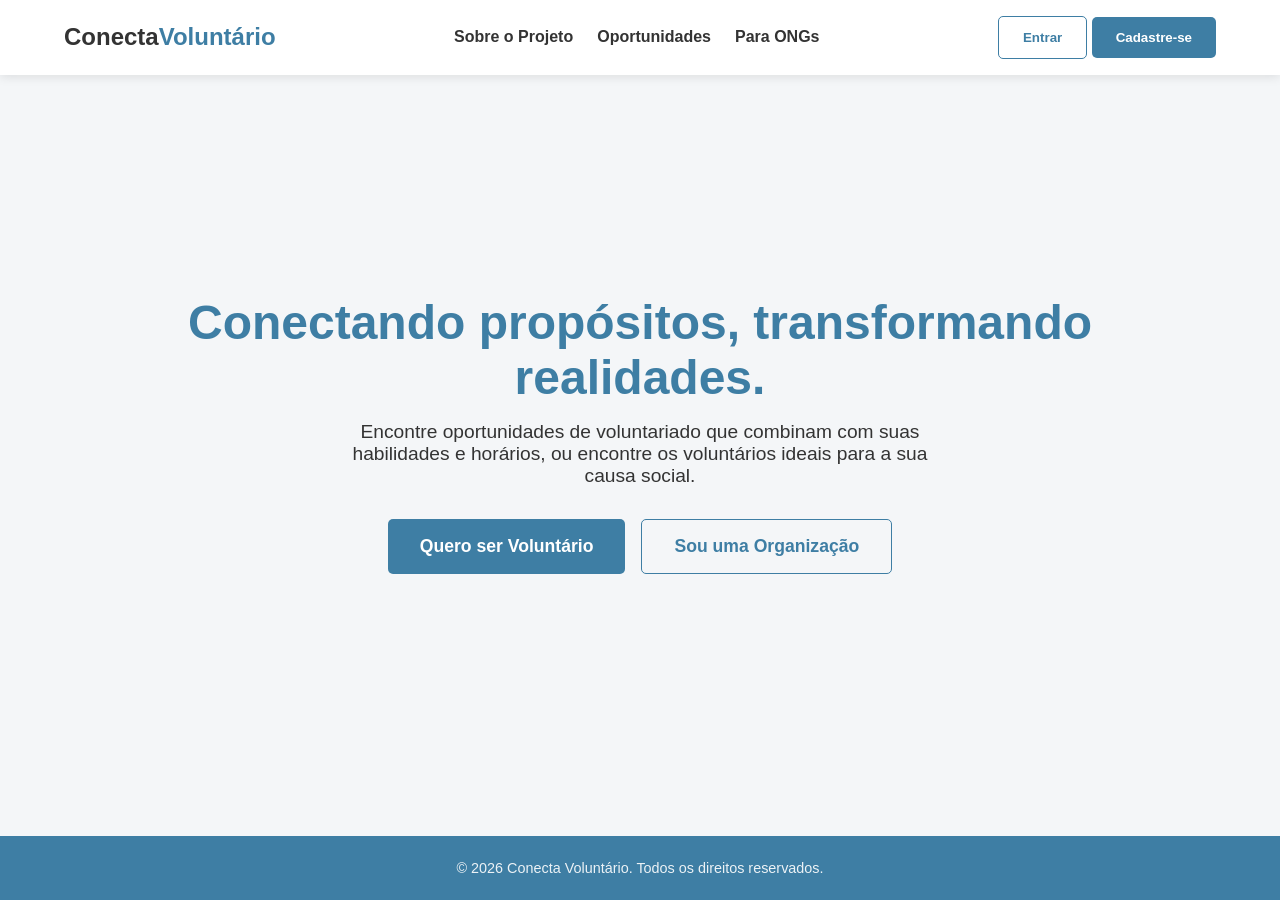
==== Index.html @ 64b3a7a9 "Commit inicial: Estrutura base do Front-end (HTML, CSS, JS)" ====
<!DOCTYPE html>
<html lang="pt-BR">
<head>
    <meta charset="UTF-8">
    <meta name="viewport" content="width=device-width, initial-scale=1.0">
    <title>Conecta Voluntário | Transforme sua Comunidade</title>
    <link rel="stylesheet" href="/style/style.css">
</head>
<body>
    
    <header class="navbar">
        <div class="logo">
            <h1>Conecta<span>Voluntário</span></h1>
        </div>
        <nav>
            <ul class="nav-links">
                <li><a href="#sobre">Sobre o Projeto</a></li>
                <li><a href="oportunidades.html">Oportunidades</a></li>
                <li><a href="#ong">Para ONGs</a></li>
            </ul>
        </nav>
        <div>
            <button class="btn-login" onclick="window.location='cadastro.html?tela=login';">Entrar</button>
            <button class="btn-cadastro" onclick="window.location='cadastro.html?tela=cadastro';">Cadastre-se</button>
        </div>
    </header>

    <main>
        <section class="hero" id="home">
            <div class="hero-content">
                <h2>Conectando propósitos, transformando realidades.</h2>
                <p>Encontre oportunidades de voluntariado que combinam com suas habilidades e horários, ou encontre os voluntários ideais para a sua causa social.</p>
                <div class="hero-actions">
                    <button class="btn-primary">Quero ser Voluntário</button>
                    <button class="btn-secondary">Sou uma Organização</button>
                </div>
            </div>
        </section>
        
    </main>

    <footer>
        <p>&copy; 2026 Conecta Voluntário. Todos os direitos reservados.</p>
    </footer>

</body>
</html>
---- style/style.css ----
/* 1. Variáveis Gerais e Reset */
:root {
    --primary-color: #3e7ea4;
    --secondary-color: #F9A825;
    --text-dark: #333333;
    --text-light: #FFFFFF;
    --bg-color: #F4F6F8;
    --font-main: 'Inter', sans-serif; 
}

* {
    margin: 0;
    padding: 0;
    box-sizing: border-box;
    font-family: var(--font-main);
}

body {
    background-color: var(--bg-color);
    color: var(--text-dark);
    min-height: 100vh;
    display: flex;
    flex-direction: column;
}

main {
    flex-grow: 1; 
}

/* 2. Navbar */
.navbar {
    display: flex;
    justify-content: space-between;
    align-items: center;
    padding: 1rem 5%;
    background-color: var(--text-light);
    box-shadow: 0 2px 10px rgba(0,0,0,0.1);
}

.logo h1 {
    font-size: 1.5rem;
    color: var(--text-dark);
}

.logo span {
    color: var(--primary-color);
}

.nav-links {
    list-style: none;
    display: flex;
    gap: 1.5rem;
}

.nav-links a {
    text-decoration: none;
    color: var(--text-dark);
    font-weight: 600;
    transition: color 0.3s;
}

.nav-links a:hover {
    color: var(--primary-color);
}

/* 3. Rodapé */
footer {
    background-color: var(--primary-color); 
    color: var(--text-light); 
    text-align: center;
    padding: 1.5rem 1rem;
    margin-top: auto; 
}

footer p {
    font-size: 0.9rem;
    opacity: 0.9; 
}

/* 4. Botões Globais */
button {
    cursor: pointer;
    border: none;
    border-radius: 5px;
    font-weight: bold;
    transition: background-color 0.3s, transform 0.1s;
}

button:active {
    transform: scale(0.98);
}

.btn-primary, .btn-cadastro {
    background-color: var(--primary-color);
    color: var(--text-light);
    padding: 0.8rem 1.5rem;
}

.btn-secondary, .btn-login {
    background-color: transparent;
    color: var(--primary-color);
    border: 1px solid var(--primary-color);
    padding: 0.8rem 1.5rem;
}

.btn-primary:hover, .btn-cadastro:hover {
    background-color: #2b5c7a; 
}

.btn-secondary:hover, .btn-login:hover {
    background-color: #eaf3f8; 
}

.btn-block {
    width: 100%;
    padding: 1rem;
    font-size: 1.05rem;
    border-radius: 8px;
    margin-top: 1rem;
}

/* Página Inicial */
.hero {
    height: 80vh;
    display: flex;
    align-items: center;
    justify-content: center;
    text-align: center;
    padding: 0 5%;
}

.hero-content h2 {
    font-size: 3rem;
    margin-bottom: 1rem;
    color: var(--primary-color);
}

.hero-content p {
    font-size: 1.2rem;
    margin-bottom: 2rem;
    max-width: 600px;
    margin-left: auto;
    margin-right: auto;
}

.hero-actions {
    display: flex;
    gap: 1rem;
    justify-content: center;
}

.hero-actions button {
    padding: 1rem 2rem;
    font-size: 1.1rem;
}

/* 6. Login / Cadastro */
.auth-page {
    flex-grow: 1;
    display: flex;
    justify-content: center;
    align-items: center;
    padding: 3rem 20px;
}

.auth-card {
    display: flex;
    width: 100%;
    max-width: 950px;
    background-color: #ffffff;
    border-radius: 16px;
    box-shadow: 0 15px 35px rgba(0,0,0,0.1);
    overflow: hidden;
    min-height: 550px;
}

.auth-banner {
    flex: 1;
    background-image: url('https://images.unsplash.com/photo-1488521787991-ed7bbaae773c?ixlib=rb-4.0.3&auto=format&fit=crop&w=800&q=80');
    background-size: cover;
    background-position: center;
    position: relative;
    display: flex;
    flex-direction: column;
    justify-content: flex-end;
    padding: 3rem;
    color: var(--text-light);
}

.banner-overlay {
    position: absolute;
    top: 0; left: 0; right: 0; bottom: 0;
    background: linear-gradient(to top, rgba(0,0,0,0.8) 0%, rgba(0,0,0,0.2) 100%);
}

.banner-content {
    position: relative;
    z-index: 1;
}

.banner-content h2 { font-size: 2.2rem; margin-bottom: 0.5rem; }
.banner-content p { font-size: 1.1rem; opacity: 0.9; }

.auth-form-area {
    flex: 1;
    padding: 3rem 3.5rem;
    display: flex;
    flex-direction: column;
    justify-content: center;
}

.form-box h2 { font-size: 1.8rem; margin-bottom: 0.2rem; }
.form-box .subtitle { color: #666; margin-bottom: 2rem; font-size: 0.95rem; }

.input-group {
    margin-bottom: 1.2rem;
    display: flex;
    flex-direction: column;
    text-align: left;
}

.input-group label {
    font-weight: 600;
    margin-bottom: 0.4rem;
    color: var(--text-dark);
    font-size: 0.95rem;
}

.input-group input, 
.input-group select {
    width: 100%;
    padding: 0.8rem 1rem;
    border: 1px solid #d1d5db;
    border-radius: 8px;
    font-size: 1rem;
    font-family: var(--font-main);
    outline: none;
    background-color: #fafafa;
    transition: all 0.3s ease;
}

.input-group input:focus, 
.input-group select:focus {
    border-color: var(--primary-color);
    background-color: #ffffff;
    box-shadow: 0 0 0 4px rgba(62, 126, 164, 0.15); 
}

.oculto { display: none !important; }
.form-box { animation: fadeIn 0.4s ease-in-out; }

@keyframes fadeIn {
    from { opacity: 0; transform: translateX(10px); }
    to { opacity: 1; transform: translateX(0); }
}

.auth-link { text-align: center; margin-top: 1.5rem; font-size: 0.9rem; color: #666; }
.auth-link a { color: var(--primary-color); font-weight: bold; text-decoration: none; }
.auth-link a:hover { text-decoration: underline; }

/* 7. Responsividade */
@media (max-width: 768px) {
    .auth-banner { display: none; }
    .auth-form-area { padding: 2.5rem 1.5rem; }
    .hero-content h2 { font-size: 2.2rem; }
}
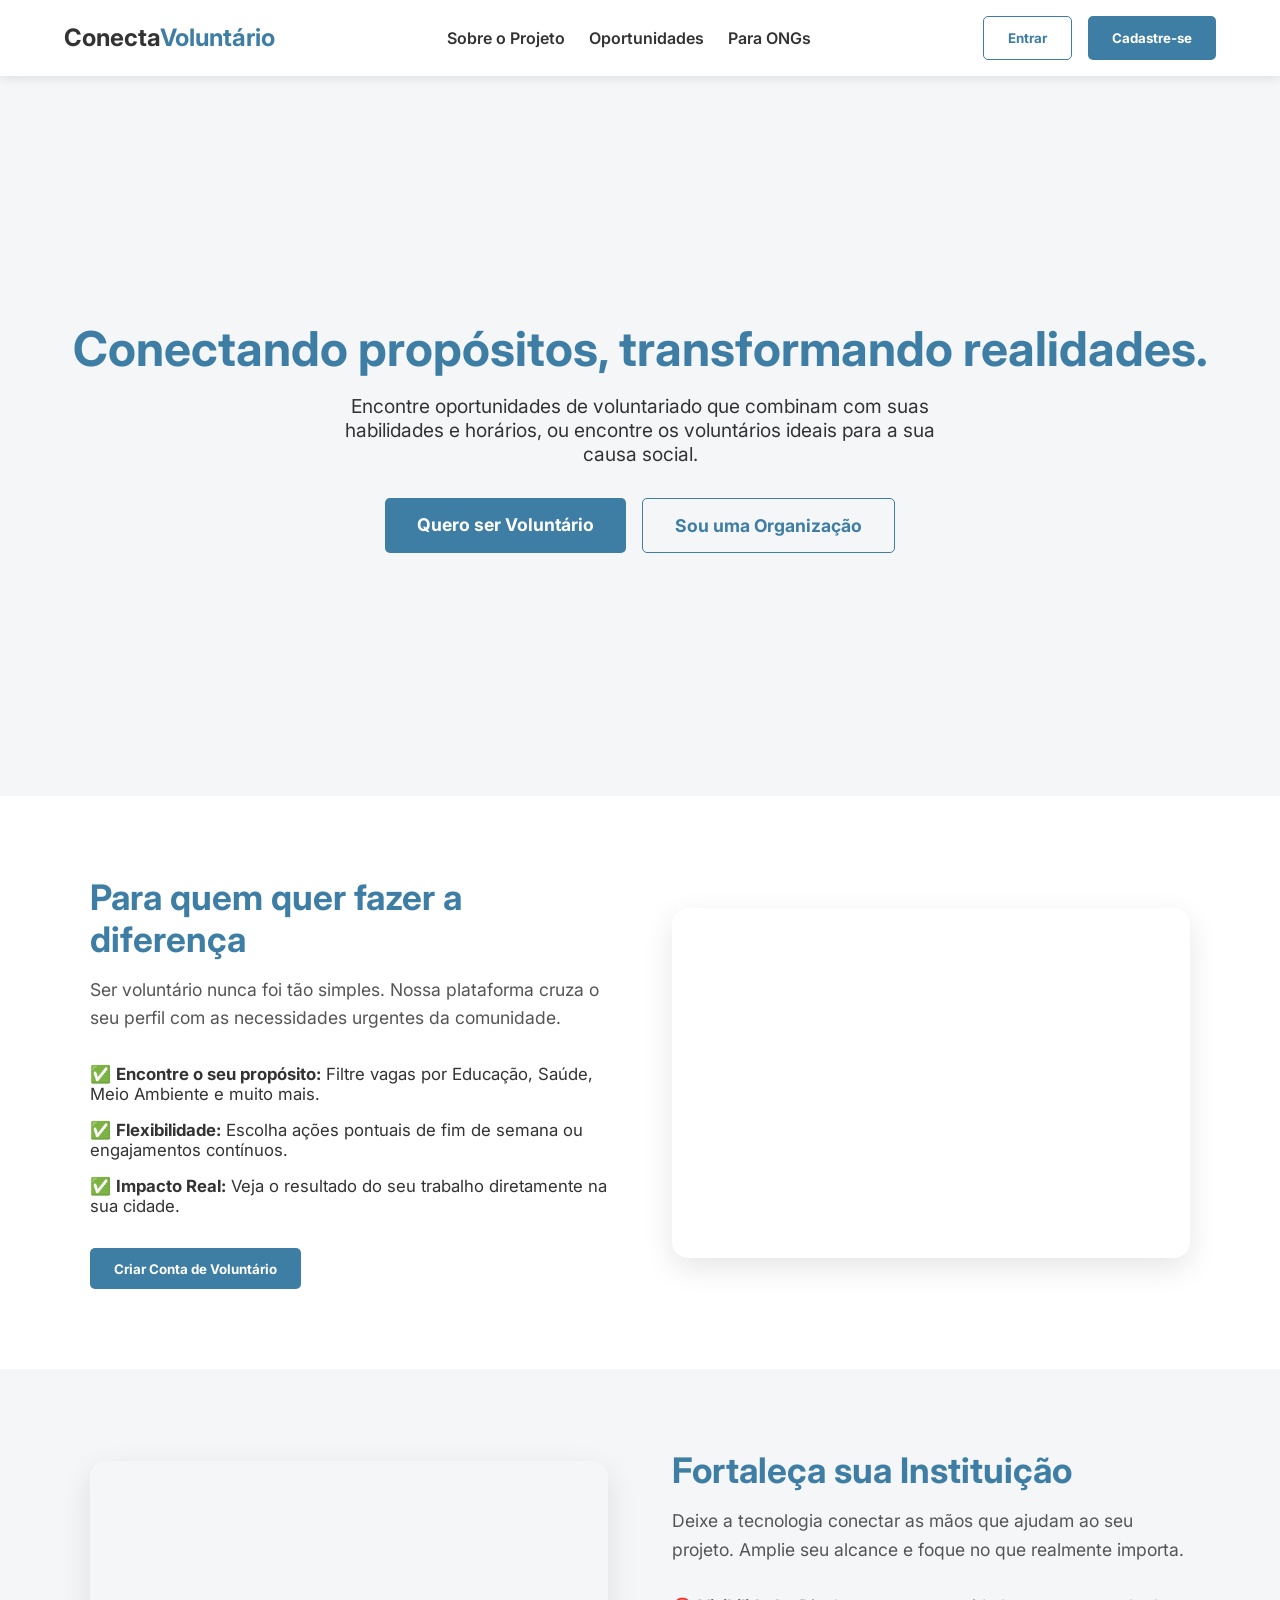
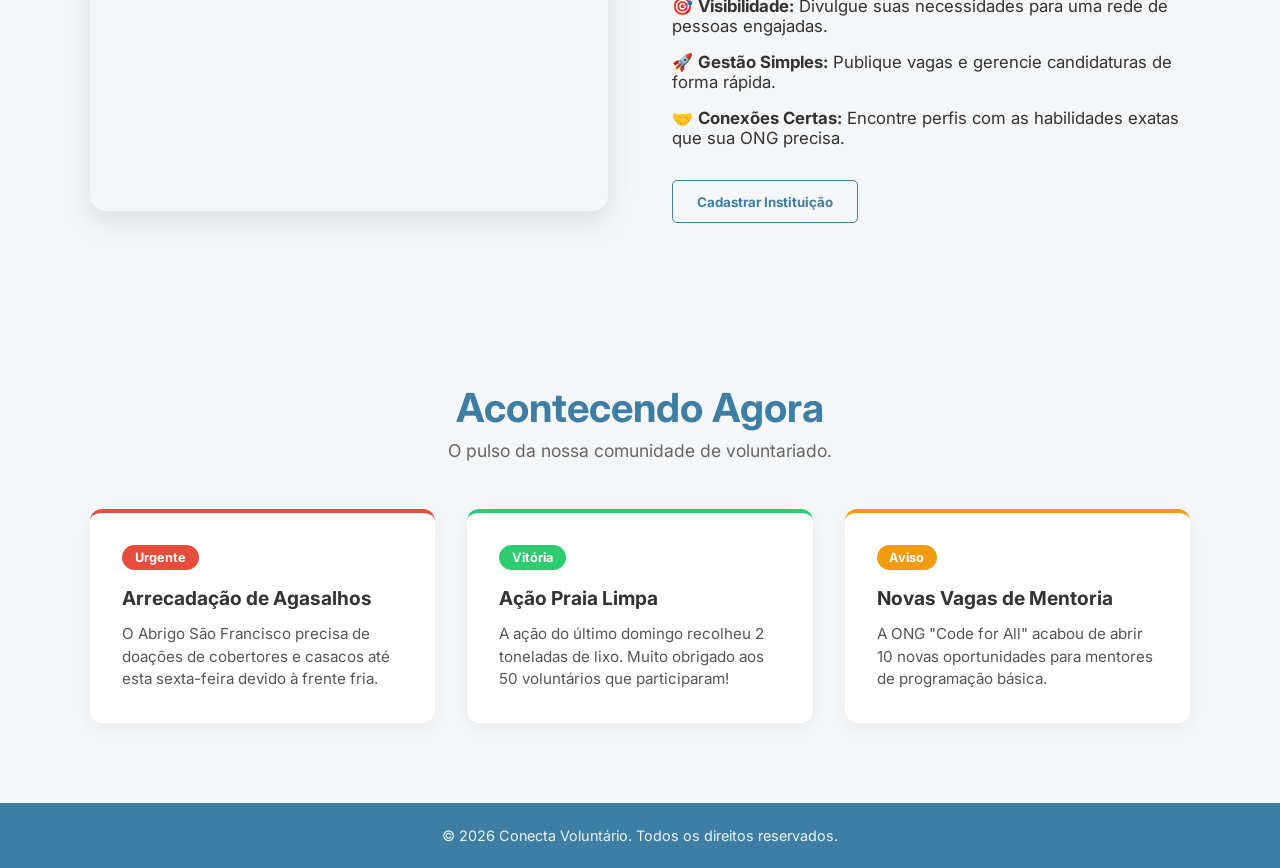
==== commit 55803e7e: "feat: garante o envio da nova estrutura do index.html" ====
--- a/Index.html
+++ b/Index.html
@@ -3,40 +3,98 @@
 <head>
     <meta charset="UTF-8">
     <meta name="viewport" content="width=device-width, initial-scale=1.0">
-    <title>Conecta Voluntário | Transforme sua Comunidade</title>
-    <link rel="stylesheet" href="/style/style.css">
+    <title>Conecta Voluntário | Início</title>
+    
+    <link href="https://fonts.googleapis.com/css2?family=Inter:wght@400;600;700&display=swap" rel="stylesheet">
+    <link rel="stylesheet" href="style/style.css">
 </head>
 <body>
-    
+
     <header class="navbar">
         <div class="logo">
             <h1>Conecta<span>Voluntário</span></h1>
         </div>
         <nav>
             <ul class="nav-links">
-                <li><a href="#sobre">Sobre o Projeto</a></li>
+                <li><a href="#como-funciona">Sobre o Projeto</a></li>
                 <li><a href="oportunidades.html">Oportunidades</a></li>
-                <li><a href="#ong">Para ONGs</a></li>
+                <li><a href="#para-ongs">Para ONGs</a></li>
             </ul>
         </nav>
-        <div>
-            <button class="btn-login" onclick="window.location='cadastro.html?tela=login';">Entrar</button>
-            <button class="btn-cadastro" onclick="window.location='cadastro.html?tela=cadastro';">Cadastre-se</button>
+        <div class="nav-actions">
+            <button class="btn-secondary" onclick="window.location.href='cadastro.html?tela=login';">Entrar</button>
+            <button class="btn-primary" onclick="window.location.href='cadastro.html?tela=cadastro';">Cadastre-se</button>
         </div>
     </header>
 
     <main>
-        <section class="hero" id="home">
+        <section class="hero">
             <div class="hero-content">
                 <h2>Conectando propósitos, transformando realidades.</h2>
                 <p>Encontre oportunidades de voluntariado que combinam com suas habilidades e horários, ou encontre os voluntários ideais para a sua causa social.</p>
                 <div class="hero-actions">
-                    <button class="btn-primary">Quero ser Voluntário</button>
-                    <button class="btn-secondary">Sou uma Organização</button>
+                    <a href="#como-funciona" class="btn-primary" style="text-decoration: none; display: inline-block;">Quero ser Voluntário</a>
+                    <a href="#para-ongs" class="btn-secondary" style="text-decoration: none; display: inline-block;">Sou uma Organização</a>
                 </div>
             </div>
         </section>
-        
+
+        <section id="como-funciona" class="info-section bg-light">
+            <div class="info-container">
+                <div class="info-text">
+                    <h3>Para quem quer fazer a diferença</h3>
+                    <p>Ser voluntário nunca foi tão simples. Nossa plataforma cruza o seu perfil com as necessidades urgentes da comunidade.</p>
+                    <ul class="info-list">
+                        <li>✅ <strong>Encontre o seu propósito:</strong> Filtre vagas por Educação, Saúde, Meio Ambiente e muito mais.</li>
+                        <li>✅ <strong>Flexibilidade:</strong> Escolha ações pontuais de fim de semana ou engajamentos contínuos.</li>
+                        <li>✅ <strong>Impacto Real:</strong> Veja o resultado do seu trabalho diretamente na sua cidade.</li>
+                    </ul>
+                    <button class="btn-primary" onclick="window.location.href='cadastro.html?tela=cadastro';">Criar Conta de Voluntário</button>
+                </div>
+                <div class="info-image placeholder-voluntario"></div>
+            </div>
+        </section>
+
+        <section id="para-ongs" class="info-section">
+            <div class="info-container row-reverse">
+                <div class="info-text">
+                    <h3>Fortaleça sua Instituição</h3>
+                    <p>Deixe a tecnologia conectar as mãos que ajudam ao seu projeto. Amplie seu alcance e foque no que realmente importa.</p>
+                    <ul class="info-list">
+                        <li>🎯 <strong>Visibilidade:</strong> Divulgue suas necessidades para uma rede de pessoas engajadas.</li>
+                        <li>🚀 <strong>Gestão Simples:</strong> Publique vagas e gerencie candidaturas de forma rápida.</li>
+                        <li>🤝 <strong>Conexões Certas:</strong> Encontre perfis com as habilidades exatas que sua ONG precisa.</li>
+                    </ul>
+                    <button class="btn-secondary" onclick="window.location.href='cadastro.html?tela=cadastro';">Cadastrar Instituição</button>
+                </div>
+                <div class="info-image placeholder-ong"></div>
+            </div>
+        </section>
+
+        <section class="news-section bg-light">
+            <h2>Acontecendo Agora</h2>
+            <p class="section-subtitle">O pulso da nossa comunidade de voluntariado.</p>
+            
+            <div class="news-grid">
+                <div class="news-card urgente">
+                    <span class="news-badge">Urgente</span>
+                    <h4>Arrecadação de Agasalhos</h4>
+                    <p>O Abrigo São Francisco precisa de doações de cobertores e casacos até esta sexta-feira devido à frente fria.</p>
+                </div>
+                
+                <div class="news-card vitoria">
+                    <span class="news-badge">Vitória</span>
+                    <h4>Ação Praia Limpa</h4>
+                    <p>A ação do último domingo recolheu 2 toneladas de lixo. Muito obrigado aos 50 voluntários que participaram!</p>
+                </div>
+                
+                <div class="news-card aviso">
+                    <span class="news-badge">Aviso</span>
+                    <h4>Novas Vagas de Mentoria</h4>
+                    <p>A ONG "Code for All" acabou de abrir 10 novas oportunidades para mentores de programação básica.</p>
+                </div>
+            </div>
+        </section>
     </main>
 
     <footer>
--- a/style/style.css
+++ b/style/style.css
@@ -1,4 +1,7 @@
-/* 1. Variáveis Gerais e Reset */
+/* ==========================================================================
+   1. GERAL (Regras compartilhadas em todas as telas)
+   ========================================================================== */
+
 :root {
     --primary-color: #3e7ea4;
     --secondary-color: #F9A825;
@@ -15,6 +18,10 @@
     font-family: var(--font-main);
 }
 
+html {
+    scroll-behavior: smooth;
+}
+
 body {
     background-color: var(--bg-color);
     color: var(--text-dark);
@@ -24,10 +31,17 @@
 }
 
 main {
-    flex-grow: 1; 
-}
-
-/* 2. Navbar */
+    flex-grow: 1;
+    display: flex;
+    flex-direction: column;
+    width: 100%;
+}
+
+.oculto { 
+    display: none !important; 
+}
+
+/* --- Cabeçalho (Navbar) --- */
 .navbar {
     display: flex;
     justify-content: space-between;
@@ -37,13 +51,13 @@
     box-shadow: 0 2px 10px rgba(0,0,0,0.1);
 }
 
-.logo h1 {
-    font-size: 1.5rem;
-    color: var(--text-dark);
-}
-
-.logo span {
-    color: var(--primary-color);
+.logo h1 { 
+    font-size: 1.5rem; 
+    color: var(--text-dark); 
+}
+
+.logo span { 
+    color: var(--primary-color); 
 }
 
 .nav-links {
@@ -59,11 +73,16 @@
     transition: color 0.3s;
 }
 
-.nav-links a:hover {
-    color: var(--primary-color);
-}
-
-/* 3. Rodapé */
+.nav-links a:hover { 
+    color: var(--primary-color); 
+}
+
+.nav-actions {
+    display: flex;
+    gap: 1rem;
+}
+
+/* --- Rodapé (Footer) --- */
 footer {
     background-color: var(--primary-color); 
     color: var(--text-light); 
@@ -72,12 +91,12 @@
     margin-top: auto; 
 }
 
-footer p {
-    font-size: 0.9rem;
+footer p { 
+    font-size: 0.9rem; 
     opacity: 0.9; 
 }
 
-/* 4. Botões Globais */
+/* --- Botões Padrões --- */
 button {
     cursor: pointer;
     border: none;
@@ -86,28 +105,28 @@
     transition: background-color 0.3s, transform 0.1s;
 }
 
-button:active {
-    transform: scale(0.98);
-}
-
-.btn-primary, .btn-cadastro {
+button:active { 
+    transform: scale(0.98); 
+}
+
+.btn-primary {
     background-color: var(--primary-color);
     color: var(--text-light);
     padding: 0.8rem 1.5rem;
 }
 
-.btn-secondary, .btn-login {
+.btn-primary:hover { 
+    background-color: #2b5c7a; 
+}
+
+.btn-secondary {
     background-color: transparent;
     color: var(--primary-color);
     border: 1px solid var(--primary-color);
     padding: 0.8rem 1.5rem;
 }
 
-.btn-primary:hover, .btn-cadastro:hover {
-    background-color: #2b5c7a; 
-}
-
-.btn-secondary:hover, .btn-login:hover {
+.btn-secondary:hover { 
     background-color: #eaf3f8; 
 }
 
@@ -119,7 +138,11 @@
     margin-top: 1rem;
 }
 
-/* Página Inicial */
+
+/* ==========================================================================
+   2. TELA: PÁGINA INICIAL (index.html)
+   ========================================================================== */
+
 .hero {
     height: 80vh;
     display: flex;
@@ -129,32 +152,191 @@
     padding: 0 5%;
 }
 
-.hero-content h2 {
-    font-size: 3rem;
-    margin-bottom: 1rem;
-    color: var(--primary-color);
-}
-
-.hero-content p {
-    font-size: 1.2rem;
-    margin-bottom: 2rem;
-    max-width: 600px;
-    margin-left: auto;
-    margin-right: auto;
-}
-
-.hero-actions {
-    display: flex;
-    gap: 1rem;
-    justify-content: center;
-}
-
-.hero-actions button {
-    padding: 1rem 2rem;
-    font-size: 1.1rem;
-}
-
-/* 6. Login / Cadastro */
+.hero-content h2 { 
+    font-size: 3rem; 
+    margin-bottom: 1rem; 
+    color: var(--primary-color); 
+}
+
+.hero-content p { 
+    font-size: 1.2rem; 
+    margin-bottom: 2rem; 
+    max-width: 600px; 
+    margin: 0 auto 2rem auto; 
+}
+
+.hero-actions { 
+    display: flex; 
+    gap: 1rem; 
+    justify-content: center; 
+}
+
+.hero-actions a { 
+    padding: 1rem 2rem; 
+    font-size: 1.1rem; 
+    border-radius: 5px; 
+    font-weight: bold; 
+}
+
+.bg-light { 
+    background-color: #ffffff; 
+}
+
+.info-section { 
+    width: 100%; 
+    padding: 5rem 5%; 
+}
+
+.info-container { 
+    display: flex; 
+    align-items: center; 
+    justify-content: space-between; 
+    gap: 4rem; 
+    max-width: 1100px; 
+    margin: 0 auto; 
+}
+
+.row-reverse { 
+    flex-direction: row-reverse; 
+}
+
+.info-text { 
+    flex: 1; 
+}
+
+.info-text h3 { 
+    font-size: 2.2rem; 
+    color: var(--primary-color); 
+    margin-bottom: 1rem; 
+}
+
+.info-text p { 
+    font-size: 1.1rem; 
+    color: #555; 
+    margin-bottom: 2rem; 
+    line-height: 1.6; 
+}
+
+.info-list { 
+    list-style: none; 
+    margin-bottom: 2rem; 
+}
+
+.info-list li { 
+    font-size: 1.05rem; 
+    margin-bottom: 1rem; 
+    color: var(--text-dark); 
+}
+
+.info-image { 
+    flex: 1; 
+    min-height: 350px; 
+    border-radius: 16px; 
+    background-size: cover; 
+    background-position: center; 
+    box-shadow: 0 10px 30px rgba(0,0,0,0.1); 
+}
+
+.placeholder-voluntario { 
+    background-image: url('https://images.unsplash.com/photo-1559027615-cd4628902d4a?q=80&w=800&auto=format&fit=crop'); 
+}
+
+.placeholder-ong { 
+    background-image: url('https://images.unsplash.com/photo-1552664730-d307ca884978?ixlib=rb-4.0.3&auto=format&fit=crop&w=800&q=80'); 
+}
+
+.news-section { 
+    width: 100%; 
+    padding: 5rem 5%; 
+    text-align: center; 
+    background-color: var(--bg-color); 
+}
+
+.news-section h2 { 
+    font-size: 2.5rem; 
+    color: var(--primary-color); 
+    margin-bottom: 0.5rem; 
+}
+
+.section-subtitle { 
+    color: #666; 
+    font-size: 1.1rem; 
+    margin-bottom: 3rem; 
+}
+
+.news-grid { 
+    display: grid; 
+    grid-template-columns: repeat(auto-fit, minmax(300px, 1fr)); 
+    gap: 2rem; 
+    max-width: 1100px; 
+    margin: 0 auto; 
+}
+
+.news-card { 
+    background-color: #fff; 
+    padding: 2rem; 
+    border-radius: 12px; 
+    text-align: left; 
+    box-shadow: 0 5px 15px rgba(0,0,0,0.05); 
+    border-top: 4px solid #ccc; 
+    transition: transform 0.3s ease; 
+}
+
+.news-card:hover { 
+    transform: translateY(-5px); 
+}
+
+.news-card.urgente { 
+    border-color: #e74c3c; 
+}
+
+.news-card.vitoria { 
+    border-color: #2ecc71; 
+}
+
+.news-card.aviso { 
+    border-color: #f39c12; 
+}
+
+.news-badge { 
+    display: inline-block; 
+    padding: 0.3rem 0.8rem; 
+    border-radius: 20px; 
+    font-size: 0.8rem; 
+    font-weight: bold; 
+    margin-bottom: 1rem; 
+    color: #fff; 
+}
+
+.urgente .news-badge { 
+    background-color: #e74c3c; 
+}
+
+.vitoria .news-badge { 
+    background-color: #2ecc71; 
+}
+
+.aviso .news-badge { 
+    background-color: #f39c12; 
+}
+
+.news-card h4 { 
+    font-size: 1.2rem; 
+    margin-bottom: 0.8rem; 
+    color: var(--text-dark); 
+}
+
+.news-card p { 
+    color: #555; 
+    font-size: 0.95rem; 
+    line-height: 1.5; 
+}
+
+
+/* ==========================================================================
+   3. TELA: ACESSO E CADASTRO (cadastro.html)
+   ========================================================================== */
+
 .auth-page {
     flex-grow: 1;
     display: flex;
@@ -187,80 +369,146 @@
     color: var(--text-light);
 }
 
-.banner-overlay {
-    position: absolute;
-    top: 0; left: 0; right: 0; bottom: 0;
-    background: linear-gradient(to top, rgba(0,0,0,0.8) 0%, rgba(0,0,0,0.2) 100%);
-}
-
-.banner-content {
-    position: relative;
-    z-index: 1;
-}
-
-.banner-content h2 { font-size: 2.2rem; margin-bottom: 0.5rem; }
-.banner-content p { font-size: 1.1rem; opacity: 0.9; }
-
-.auth-form-area {
-    flex: 1;
-    padding: 3rem 3.5rem;
-    display: flex;
-    flex-direction: column;
-    justify-content: center;
-}
-
-.form-box h2 { font-size: 1.8rem; margin-bottom: 0.2rem; }
-.form-box .subtitle { color: #666; margin-bottom: 2rem; font-size: 0.95rem; }
-
-.input-group {
-    margin-bottom: 1.2rem;
-    display: flex;
-    flex-direction: column;
-    text-align: left;
-}
-
-.input-group label {
-    font-weight: 600;
-    margin-bottom: 0.4rem;
-    color: var(--text-dark);
-    font-size: 0.95rem;
+.banner-overlay { 
+    position: absolute; 
+    top: 0; 
+    left: 0; 
+    right: 0; 
+    bottom: 0; 
+    background: linear-gradient(to top, rgba(0,0,0,0.8) 0%, rgba(0,0,0,0.2) 100%); 
+}
+
+.banner-content { 
+    position: relative; 
+    z-index: 1; 
+}
+
+.banner-content h2 { 
+    font-size: 2.2rem; 
+    margin-bottom: 0.5rem; 
+}
+
+.banner-content p { 
+    font-size: 1.1rem; 
+    opacity: 0.9; 
+}
+
+.auth-form-area { 
+    flex: 1; 
+    padding: 3rem 3.5rem; 
+    display: flex; 
+    flex-direction: column; 
+    justify-content: center; 
+}
+
+.form-box { 
+    animation: fadeIn 0.4s ease-in-out; 
+}
+
+.form-box h2 { 
+    font-size: 1.8rem; 
+    margin-bottom: 0.2rem; 
+}
+
+.form-box .subtitle { 
+    color: #666; 
+    margin-bottom: 2rem; 
+    font-size: 0.95rem; 
+}
+
+.input-group { 
+    margin-bottom: 1.2rem; 
+    display: flex; 
+    flex-direction: column; 
+    text-align: left; 
+}
+
+.input-group label { 
+    font-weight: 600; 
+    margin-bottom: 0.4rem; 
+    color: var(--text-dark); 
+    font-size: 0.95rem; 
 }
 
 .input-group input, 
-.input-group select {
-    width: 100%;
-    padding: 0.8rem 1rem;
-    border: 1px solid #d1d5db;
-    border-radius: 8px;
-    font-size: 1rem;
-    font-family: var(--font-main);
-    outline: none;
-    background-color: #fafafa;
-    transition: all 0.3s ease;
+.input-group select { 
+    width: 100%; 
+    padding: 0.8rem 1rem; 
+    border: 1px solid #d1d5db; 
+    border-radius: 8px; 
+    font-size: 1rem; 
+    font-family: var(--font-main); 
+    outline: none; 
+    background-color: #fafafa; 
+    transition: all 0.3s ease; 
 }
 
 .input-group input:focus, 
-.input-group select:focus {
-    border-color: var(--primary-color);
-    background-color: #ffffff;
+.input-group select:focus { 
+    border-color: var(--primary-color); 
+    background-color: #ffffff; 
     box-shadow: 0 0 0 4px rgba(62, 126, 164, 0.15); 
 }
 
-.oculto { display: none !important; }
-.form-box { animation: fadeIn 0.4s ease-in-out; }
+.auth-link { 
+    text-align: center; 
+    margin-top: 1.5rem; 
+    font-size: 0.9rem; 
+    color: #666; 
+}
+
+.auth-link a { 
+    color: var(--primary-color); 
+    font-weight: bold; 
+    text-decoration: none; 
+}
+
+.auth-link a:hover { 
+    text-decoration: underline; 
+}
 
 @keyframes fadeIn {
-    from { opacity: 0; transform: translateX(10px); }
-    to { opacity: 1; transform: translateX(0); }
-}
-
-.auth-link { text-align: center; margin-top: 1.5rem; font-size: 0.9rem; color: #666; }
-.auth-link a { color: var(--primary-color); font-weight: bold; text-decoration: none; }
-.auth-link a:hover { text-decoration: underline; }
-
-/* 7. Responsividade */
+    from { 
+        opacity: 0; 
+        transform: translateX(10px); 
+    }
+    to { 
+        opacity: 1; 
+        transform: translateX(0); 
+    }
+}
+
+/* ==========================================================================
+   4. RESPONSIVIDADE GERAL (Mobile)
+   ========================================================================== */
+
 @media (max-width: 768px) {
-    .auth-banner { display: none; }
-    .auth-form-area { padding: 2.5rem 1.5rem; }
-    .hero-content h2 { font-size: 2.2rem; }
+    /* Home */
+    .info-container, 
+    .row-reverse { 
+        flex-direction: column; 
+    }
+    
+    .info-image { 
+        width: 100%; 
+        min-height: 250px; 
+    }
+    
+    .hero-content h2 { 
+        font-size: 2.2rem; 
+    }
+    
+    /* Cadastro */
+    .auth-banner { 
+        display: none; 
+    }
+    
+    .auth-form-area { 
+        padding: 2.5rem 1.5rem; 
+    }
+    
+    /* Navbar */
+    .nav-links { 
+        display: none; 
+    }
 }
